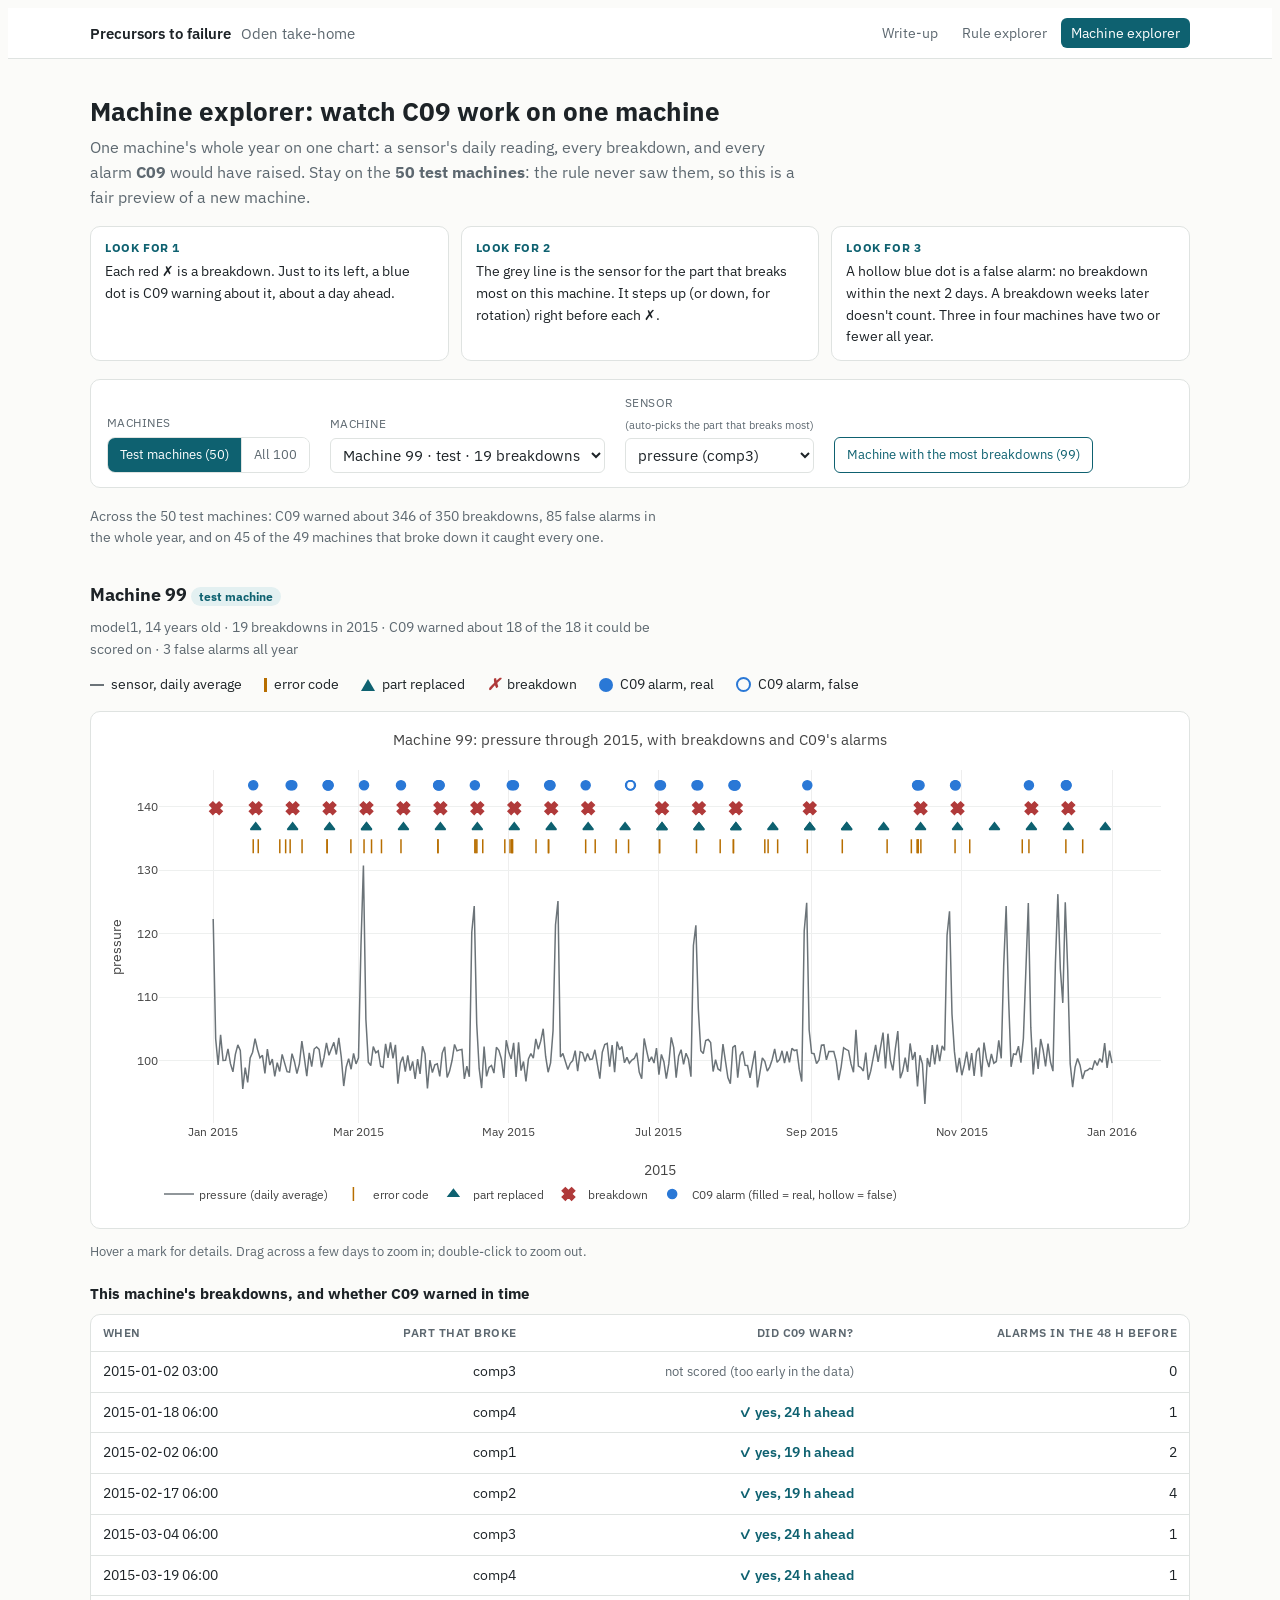
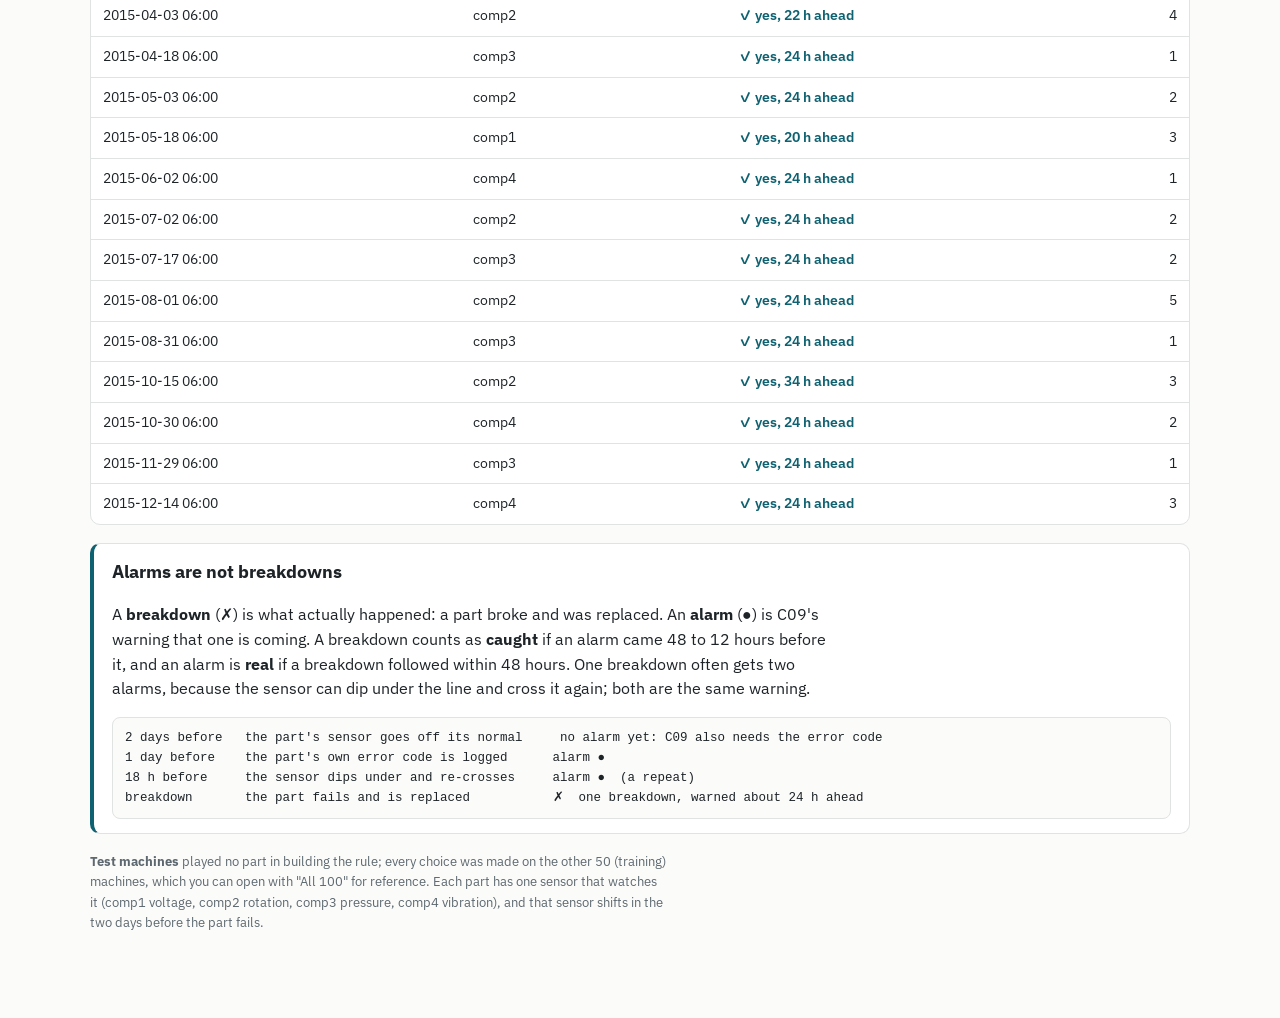
==== docs/machines.html @ 7bf5e419 "Oden Take Home Assessment (Adhvaith Vijay)" ====
<!doctype html>
<html lang="en">
<head>
<meta charset="utf-8">
<meta name="viewport" content="width=device-width, initial-scale=1">
<title>Oden take-home · Machine explorer</title>
<link rel="stylesheet" href="https://fonts.googleapis.com/css2?family=IBM+Plex+Sans:wght@400;600&display=swap">
<link rel="stylesheet" href="site.css">
<script src="https://cdn.plot.ly/plotly-2.35.2.min.js"></script>
<style>
  .seg { display: inline-flex; border: 1px solid var(--line); border-radius: 8px; overflow: hidden; background: #fff; }
  .seg button { border: 0 !important; border-radius: 0 !important; color: var(--muted) !important; padding: 7px 12px; }
  .seg button + button { border-left: 1px solid var(--line) !important; }
  .seg button[aria-pressed="true"] { background: var(--accent) !important; color: #fff !important; }
  .yes { color: var(--accent); font-weight: 600; }
  .no { color: var(--warn); font-weight: 600; }
  .tag { font-size: 12px; padding: 2px 8px; border-radius: 999px; background: var(--accent-soft); color: var(--accent); }
  .tag.dev { background: #eef0ef; color: var(--muted); }
  .steps { display: grid; grid-template-columns: repeat(auto-fit, minmax(220px, 1fr)); gap: 12px; margin: 14px 0; }
  .step { background: var(--panel); border: 1px solid var(--line); border-radius: 10px; padding: 12px 14px; font-size: 14px; }
  .step b { display: block; color: var(--accent); font-size: 12px; letter-spacing: .05em; text-transform: uppercase; margin-bottom: 4px; }
  .key { display: flex; flex-wrap: wrap; gap: 8px 22px; font-size: 13.5px; margin: 8px 0 14px; }
  .key span { display: inline-flex; align-items: center; gap: 7px; }
  .key i { display: inline-block; width: 14px; height: 14px; }
  .k-line { border-top: 2px solid #6b7378; height: 0 !important; }
  .k-err { width: 3px !important; background: #b76e00; }
  .k-rep { width: 0 !important; height: 0 !important; border-left: 7px solid transparent; border-right: 7px solid transparent; border-bottom: 12px solid #0e6170; }
  .k-fail { color: #b03a3a; font-weight: 700; font-size: 16px; width: auto !important; height: auto !important; }
  .k-real { border-radius: 50%; background: #2a78d6; }
  .k-false { border-radius: 50%; border: 2px solid #2a78d6; width: 11px !important; height: 11px !important; }
  .explain { background: var(--panel); border: 1px solid var(--line); border-left: 4px solid var(--accent);
    border-radius: 10px; padding: 14px 18px; margin: 18px 0; }
  .timeline { font-size: 12.5px; line-height: 1.6; background: var(--bg); border-radius: 8px; padding: 10px 12px;
    overflow-x: auto; margin: 8px 0 0; }
  .controls label small { text-transform: none; letter-spacing: 0; font-size: 11px; color: var(--muted); }
</style>
</head>
<body>
<header class="site-nav">
  <div class="site-nav__inner">
    <a class="site-nav__brand" href="index.html">Precursors to failure <span>Oden take-home</span></a>
    <nav>
      <a href="index.html">Write-up</a>
      <a href="rules.html">Rule explorer</a>
      <a href="machines.html" aria-current="page">Machine explorer</a>
    </nav>
  </div>
</header>

<main class="page">
  <h1>Machine explorer: watch C09 work on one machine</h1>
  <p class="lede">One machine's whole year on one chart: a sensor's daily reading, every breakdown, and every alarm
    <b>C09</b> would have raised. Stay on the <b>50 test machines</b>: the rule never saw them, so this is a fair
    preview of a new machine.</p>

  <div class="steps">
    <div class="step"><b>Look for 1</b>Each red ✗ is a breakdown. Just to its left, a blue dot is C09 warning about
      it, about a day ahead.</div>
    <div class="step"><b>Look for 2</b>The grey line is the sensor for the part that breaks most on this machine.
      It steps up (or down, for rotation) right before each ✗.</div>
    <div class="step"><b>Look for 3</b>A hollow blue dot is a false alarm: no breakdown within the next 2 days. A
      breakdown weeks later doesn't count. Three in four machines have two or fewer all year.</div>
  </div>

  <div class="controls">
    <label>Machines
      <span class="seg" role="group" aria-label="Which machines">
        <button type="button" id="mode-hold" aria-pressed="true">Test machines (50)</button>
        <button type="button" id="mode-all" aria-pressed="false">All 100</button>
      </span>
    </label>
    <label>Machine<select id="machine"></select></label>
    <label>Sensor <small>(auto-picks the part that breaks most)</small>
      <select id="signal">
        <option value="volt">voltage (comp1)</option><option value="rotate">rotation (comp2)</option>
        <option value="pressure">pressure (comp3)</option><option value="vibration" selected>vibration (comp4)</option>
      </select>
    </label>
    <button id="busiest" type="button">Machine with the most breakdowns</button>
  </div>
  <p class="summary-line" id="overall"></p>

  <h2 id="machine-title">One machine</h2>
  <p class="summary-line" id="summary"></p>
  <div class="key">
    <span><i class="k-line"></i> sensor, daily average</span>
    <span><i class="k-err"></i> error code</span>
    <span><i class="k-rep"></i> part replaced</span>
    <span><i class="k-fail">✗</i> breakdown</span>
    <span><i class="k-real"></i> C09 alarm, real</span>
    <span><i class="k-false"></i> C09 alarm, false</span>
  </div>
  <div class="chart" id="plot"></div>
  <p class="note">Hover a mark for details. Drag across a few days to zoom in; double-click to zoom out.</p>

  <h3 style="font-size:15px;margin:20px 0 8px">This machine's breakdowns, and whether C09 warned in time</h3>
  <div class="table-wrap"><table class="metrics" id="ftable"></table></div>
  <p class="note" id="table-note"></p>

  <div class="explain">
    <h2 style="margin-top:0">Alarms are not breakdowns</h2>
    <p>A <b>breakdown</b> (✗) is what actually happened: a part broke and was replaced. An <b>alarm</b> (●) is C09's
      warning that one is coming. A breakdown counts as <b>caught</b> if an alarm came 48 to 12 hours before it, and
      an alarm is <b>real</b> if a breakdown followed within 48 hours. One breakdown often gets two alarms, because
      the sensor can dip under the line and cross it again; both are the same warning.</p>
    <pre class="timeline">2 days before   the part's sensor goes off its normal     no alarm yet: C09 also needs the error code
1 day before    the part's own error code is logged      alarm ●
18 h before     the sensor dips under and re-crosses     alarm ●  (a repeat)
breakdown       the part fails and is replaced           ✗  one breakdown, warned about 24 h ahead</pre>
  </div>

  <p class="note"><b>Test machines</b> played no part in building the rule; every choice was made on the other 50
    (training) machines, which you can open with "All 100" for reference. Each part has one sensor that watches it
    (comp1 voltage, comp2 rotation, comp3 pressure, comp4 vibration), and that sensor shifts in the two days before the
    part fails.</p>
</main>

<script>
const $ = id => document.getElementById(id);
const NAMES = { volt: "voltage", rotate: "rotation", pressure: "pressure", vibration: "vibration" };
const SIG = { comp1: "volt", comp2: "rotate", comp3: "pressure", comp4: "vibration" };
const SPLIT = { dev: "training", holdout: "test" };
const R = "C09", BLUE = "#2a78d6";
const FONT = { family: "IBM Plex Sans, sans-serif" };
let D, K, mode = "hold";

const nFail = m => new Set((D.failures[m] || []).map(f => f[0])).size;   // same machine + hour = one event
const toDate = t => new Date(t.replace(" ", "T"));
function alertsPerFailure(m) {
  const ft = [...new Set((D.failures[m] || []).map(f => f[0]))].sort(), out = Object.fromEntries(ft.map(t => [t, 0]));
  for (const [t, real] of K.machines[m].alerts[R]) {
    if (!real) continue;
    const next = ft.find(f => toDate(f) > toDate(t));
    if (next) out[next] += 1;
  }
  return out;
}
const ids = () => Object.keys(K.machines).map(Number).filter(m => mode === "all" || K.machines[m].split === "holdout")
  .sort((a, b) => a - b);

// The sensor for the part that breaks most on this machine (keeps the current one if it has no breakdowns).
function pickSensor(m) {
  const counts = {};
  for (const [, comp] of (D.failures[m] || [])) counts[comp] = (counts[comp] || 0) + 1;
  const top = Object.entries(counts).sort((a, b) => b[1] - a[1])[0];
  if (top) $("signal").value = SIG[top[0]];
}

function fillMachines(keep) {
  const sel = $("machine");
  sel.innerHTML = ids().map(m => `<option value="${m}">Machine ${m} · ${SPLIT[K.machines[m].split]} · ${nFail(m)} breakdowns</option>`).join("");
  const busiest = ids().sort((a, b) => nFail(b) - nFail(a))[0];
  $("busiest").textContent = `Machine with the most breakdowns (${busiest})`;
  $("busiest").onclick = () => { sel.value = busiest; pickSensor(busiest); render(); };
  sel.value = keep && ids().includes(keep) ? keep : busiest;
  pickSensor(+sel.value);
}

function overallLine() {
  const hold = Object.entries(K.machines).filter(([, k]) => k.split === "holdout");
  const evs = hold.flatMap(([, k]) => k.events), caught = evs.filter(e => e.caught[R] !== null).length;
  const al = hold.flatMap(([, k]) => k.alerts[R]), real = al.filter(a => a[1]).length;
  const withF = hold.filter(([, k]) => k.events.length), every = withF.filter(([, k]) => k.events.every(e => e.caught[R] !== null)).length;
  $("overall").textContent = `Across the 50 test machines: C09 warned about ${caught} of ${evs.length} breakdowns, ` +
    `${al.length - real} false alarms in the whole year, and on ${every} of the ${withF.length} machines that broke down it caught every one.`;
}

function render() {
  const m = +$("machine").value;
  const s = $("signal").value, y = D.daily[s][m - 1];
  const errs = D.errors[m] || [], reps = D.replacements[m] || [], fails = D.failures[m] || [];
  const info = D.machines[m], k = K.machines[m];
  const scored = Object.fromEntries(k.events.map(e => [e.time, e]));
  const al = k.alerts[R], falseN = al.filter(a => !a[1]).length;
  const nCaught = k.events.filter(e => e.caught[R] !== null).length;
  $("machine-title").innerHTML = `Machine ${m} <span class="tag ${k.split === "dev" ? "dev" : ""}">${SPLIT[k.split]} machine</span>`;
  $("summary").textContent = `${info.model}, ${info.age} years old · ${nFail(m)} breakdowns in 2015 · C09 warned about ` +
    `${nCaught} of the ${k.events.length} it could be scored on · ${falseN} false alarm${falseN === 1 ? "" : "s"} all year` +
    (k.split === "dev" ? " · training machine: the rule was built on it, so not a fair test" : "");

  const vals = y.filter(v => v !== null), top = Math.max(...vals), low = Math.min(...vals);
  const pad = (top - low) * 0.08 || 1, row = j => top + pad * j;
  const marks = (list, name, j, symbol, color, size, text) => ({
    type: "scatter", mode: "markers", name, x: list.map(e => e[0]), y: list.map(() => row(j)),
    marker: { symbol, size, color, line: { width: 1.5, color } },
    hovertemplate: `%{customdata}<br>%{x}<extra>${name}</extra>`, customdata: text || list.map(e => e[1])
  });
  const apf = alertsPerFailure(m);
  const failText = fails.map(f => {
    const e = scored[f[0]];
    const how = !e ? "not scored (2 January: too early in the data)"
      : e.caught[R] === null ? "C09: missed" : `C09: warned ${e.caught[R]} h ahead`;
    return `${f[1]} broke<br>${how}<br>${apf[f[0]]} C09 alarm(s) in the 48 h before`;
  });
  Plotly.react("plot", [
    { type: "scatter", mode: "lines", name: `${NAMES[s]} (daily average)`, x: D.days, y,
      line: { color: "#6b7378", width: 1.5 }, hovertemplate: "%{x}<br>%{y:.1f}<extra></extra>" },
    marks(errs, "error code", 1, "line-ns", "#b76e00", 10),
    marks(reps, "part replaced", 2, "triangle-up", "#0e6170", 9),
    marks(fails, "breakdown", 3, "x", "#b03a3a", 11, failText),
    { type: "scatter", mode: "markers", name: "C09 alarm (filled = real, hollow = false)", x: al.map(v => v[0]),
      y: al.map(() => row(4.2)),
      marker: { symbol: al.map(v => v[1] ? "circle" : "circle-open"), size: 9, color: BLUE, line: { width: 1.5, color: BLUE } },
      customdata: al.map(v => v[1] ? "real alarm: a breakdown followed within 48 h" : "false alarm: no breakdown within 48 h"),
      hovertemplate: "%{customdata}<br>%{x}<extra>C09</extra>" },
  ], {
    title: { text: `Machine ${m}: ${NAMES[s]} through 2015, with breakdowns and C09's alarms`, font: { size: 15 } },
    height: 500, margin: { l: 60, r: 20, t: 50, b: 50 }, hovermode: "closest",
    yaxis: { title: NAMES[s], range: [low - pad, row(5)], gridcolor: "#eef0ef" }, xaxis: { title: "2015" },
    legend: { orientation: "h", y: -0.16 }, font: FONT, paper_bgcolor: "#fff", plot_bgcolor: "#fff"
  }, { responsive: true, displayModeBar: false });

  $("ftable").innerHTML = `<thead><tr><th>When</th><th>Part that broke</th><th>Did C09 warn?</th><th>Alarms in the 48 h before</th></tr></thead><tbody>` +
    (fails.length ? fails.map(f => {
      const e = scored[f[0]];
      const c = !e ? `<td class="note">not scored (too early in the data)</td>` : e.caught[R] === null ? `<td class="no">✗ missed</td>`
        : `<td class="yes">✓ yes, ${e.caught[R]} h ahead</td>`;
      return `<tr><td>${f[0]}</td><td>${f[1]}</td>${c}<td>${apf[f[0]]}</td></tr>`;
    }).join("") : `<tr><td colspan="4" class="note">No breakdowns on this machine in 2015.</td></tr>`) + "</tbody>";
  const dup = new Set(fails.map(f => f[0])).size < fails.length;
  $("table-note").textContent = dup ? "Two parts breaking at the same hour count as one breakdown, so their alarms show on both rows." : "";
}

function setMode(next) {
  mode = next;
  $("mode-all").setAttribute("aria-pressed", mode === "all");
  $("mode-hold").setAttribute("aria-pressed", mode === "hold");
  fillMachines(+$("machine").value);
  render();
}

Promise.all([fetch("data/machines.json").then(r => r.json()), fetch("data/catches.json").then(r => r.json())])
  .then(([d, k]) => {
    D = d; K = k;
    overallLine();
    $("mode-all").onclick = () => setMode("all");
    $("mode-hold").onclick = () => setMode("hold");
    $("machine").addEventListener("change", () => { pickSensor(+$("machine").value); render(); });
    $("signal").addEventListener("change", render);
    setMode("hold");
  });
</script>
</body>
</html>
---- docs/site.css ----
/* Shared styles for the three pages. Light theme only (the write-up is rendered by nbconvert in light). */
:root {
  --bg: #fbfbf9; --panel: #ffffff; --ink: #1d2327; --muted: #5d6870; --line: #dfe3e1;
  --accent: #0e6170; --accent-soft: #e3f0f1; --warn: #b03a3a; --amber: #b76e00;
  color-scheme: light;
}
body { background: var(--bg); color: var(--ink); }

.site-nav { position: sticky; top: 0; z-index: 50; background: var(--panel); border-bottom: 1px solid var(--line); }
.site-nav__inner { max-width: 1100px; margin: 0 auto; padding: 10px 16px; display: flex; flex-wrap: wrap;
  align-items: center; justify-content: space-between; gap: 8px 24px;
  font-family: "IBM Plex Sans", -apple-system, "Segoe UI", Roboto, sans-serif; }
.site-nav__brand { font-weight: 600; color: var(--ink); text-decoration: none; font-size: 15px; }
.site-nav__brand span { font-weight: 400; color: var(--muted); margin-left: 6px; }
.site-nav nav { display: flex; flex-wrap: wrap; gap: 4px; }
.site-nav nav a { color: var(--muted); text-decoration: none; font-size: 14px; padding: 6px 10px; border-radius: 6px; }
.site-nav nav a:hover { background: var(--accent-soft); color: var(--accent); }
.site-nav nav a[aria-current="page"] { background: var(--accent); color: #fff; }

/* the two tool pages */
.page { max-width: 1100px; margin: 0 auto; padding: 24px 16px 64px;
  font-family: "IBM Plex Sans", -apple-system, "Segoe UI", Roboto, sans-serif; line-height: 1.55; }
.page h1 { font-size: 26px; margin: 8px 0 4px; text-wrap: balance; }
.page h2 { font-size: 18px; margin: 32px 0 8px; }
.page p, .page li { max-width: 72ch; }
.lede { color: var(--muted); margin-top: 0; }
.controls { display: flex; flex-wrap: wrap; gap: 12px 20px; align-items: end; background: var(--panel);
  border: 1px solid var(--line); border-radius: 10px; padding: 14px 16px; margin: 18px 0; }
.controls label { display: flex; flex-direction: column; gap: 4px; font-size: 12px; color: var(--muted);
  text-transform: uppercase; letter-spacing: .04em; }
.controls select, .controls input { font: inherit; font-size: 15px; padding: 6px 8px; border: 1px solid var(--line);
  border-radius: 6px; background: #fff; color: var(--ink); min-width: 120px; }
.controls button { font: inherit; font-size: 13px; padding: 7px 12px; border-radius: 6px; cursor: pointer;
  border: 1px solid var(--accent); background: #fff; color: var(--accent); }
.controls button:hover { background: var(--accent-soft); }
.table-wrap { overflow-x: auto; background: var(--panel); border: 1px solid var(--line); border-radius: 10px; }
table.metrics { border-collapse: collapse; width: 100%; font-variant-numeric: tabular-nums; font-size: 14px; }
table.metrics th, table.metrics td { padding: 9px 12px; text-align: right; border-bottom: 1px solid var(--line); white-space: nowrap; }
table.metrics th:first-child, table.metrics td:first-child { text-align: left; white-space: normal; }
table.metrics thead th { font-size: 12px; color: var(--muted); font-weight: 600; text-transform: uppercase; letter-spacing: .04em; }
table.metrics tbody tr:last-child td { border-bottom: 0; }
.rule-id { font-weight: 600; color: var(--accent); }
.note { font-size: 13px; color: var(--muted); }
.chart { background: var(--panel); border: 1px solid var(--line); border-radius: 10px; padding: 8px; min-width: 0; }
.rules-plain { display: grid; grid-template-columns: repeat(auto-fit, minmax(260px, 1fr)); gap: 12px; }
.rules-plain div { background: var(--panel); border: 1px solid var(--line); border-radius: 10px; padding: 12px 14px; font-size: 14px; }
.rules-plain b { color: var(--accent); }
.summary-line { font-size: 14px; color: var(--muted); margin: 4px 0 12px; font-variant-numeric: tabular-nums; }

/* the write-up (nbconvert's "lab" page): centre it and keep lines readable */
body.jp-Notebook { max-width: 1100px; margin: 0 auto; padding: 0 16px 64px; }
body.jp-Notebook .site-nav { margin: 0 -16px; }

/* plain-language visuals in the write-up: headline numbers, dot grids, the window timeline */
.headline { display: grid; grid-template-columns: repeat(auto-fit, minmax(200px, 1fr)); gap: 16px; margin: 8px 0 4px;
  background: var(--panel); border: 1px solid var(--line); border-radius: 12px; padding: 20px 22px; }
.headline div { display: flex; flex-direction: column; gap: 4px; }
.headline b { font-size: 40px; line-height: 1; color: var(--accent); font-variant-numeric: tabular-nums; }
.headline b.amber { color: var(--amber); }
.headline span { color: var(--muted); font-size: 15px; }
.dots-row { display: grid; grid-template-columns: repeat(auto-fit, minmax(260px, 1fr)); gap: 28px; margin: 8px 0; }
.dots-card { display: flex; flex-direction: column; gap: 10px; }
.dots-card span { color: var(--muted); font-size: 14px; max-width: 40ch; }
.dots { display: grid; grid-template-columns: repeat(10, 1fr); gap: 5px; max-width: 260px; }
.dots i { aspect-ratio: 1; border-radius: 50%; background: var(--accent); display: block; }
.dots i.miss { background: transparent; border: 2px solid var(--warn); }
.dots i.false { background: transparent; border: 2px solid var(--amber); }
.timeline { background: var(--panel); border: 1px solid var(--line); border-radius: 12px; padding: 16px 18px;
  display: flex; flex-direction: column; gap: 8px; margin: 8px 0; }
.timeline .svgbox { overflow-x: auto; }
.timeline svg { min-width: 560px; font-family: "IBM Plex Sans", -apple-system, "Segoe UI", Roboto, sans-serif; font-size: 13px; }

/* impact section: before / after */
.compare { display: grid; grid-template-columns: repeat(auto-fit, minmax(280px, 1fr)); gap: 14px; margin: 8px 0; }
.compare > div { background: var(--panel); border: 1px solid var(--line); border-radius: 12px; padding: 16px 18px;
  display: flex; flex-direction: column; gap: 8px; }
.compare > div.after { border: 2px solid var(--accent); }
.compare h4 { margin: 0 !important; font-size: 13px; letter-spacing: .06em; text-transform: uppercase; color: var(--muted); }
.compare .after h4 { color: var(--accent); }
.compare ul { margin: 0; padding-left: 18px; display: flex; flex-direction: column; gap: 6px; font-size: 15px; }
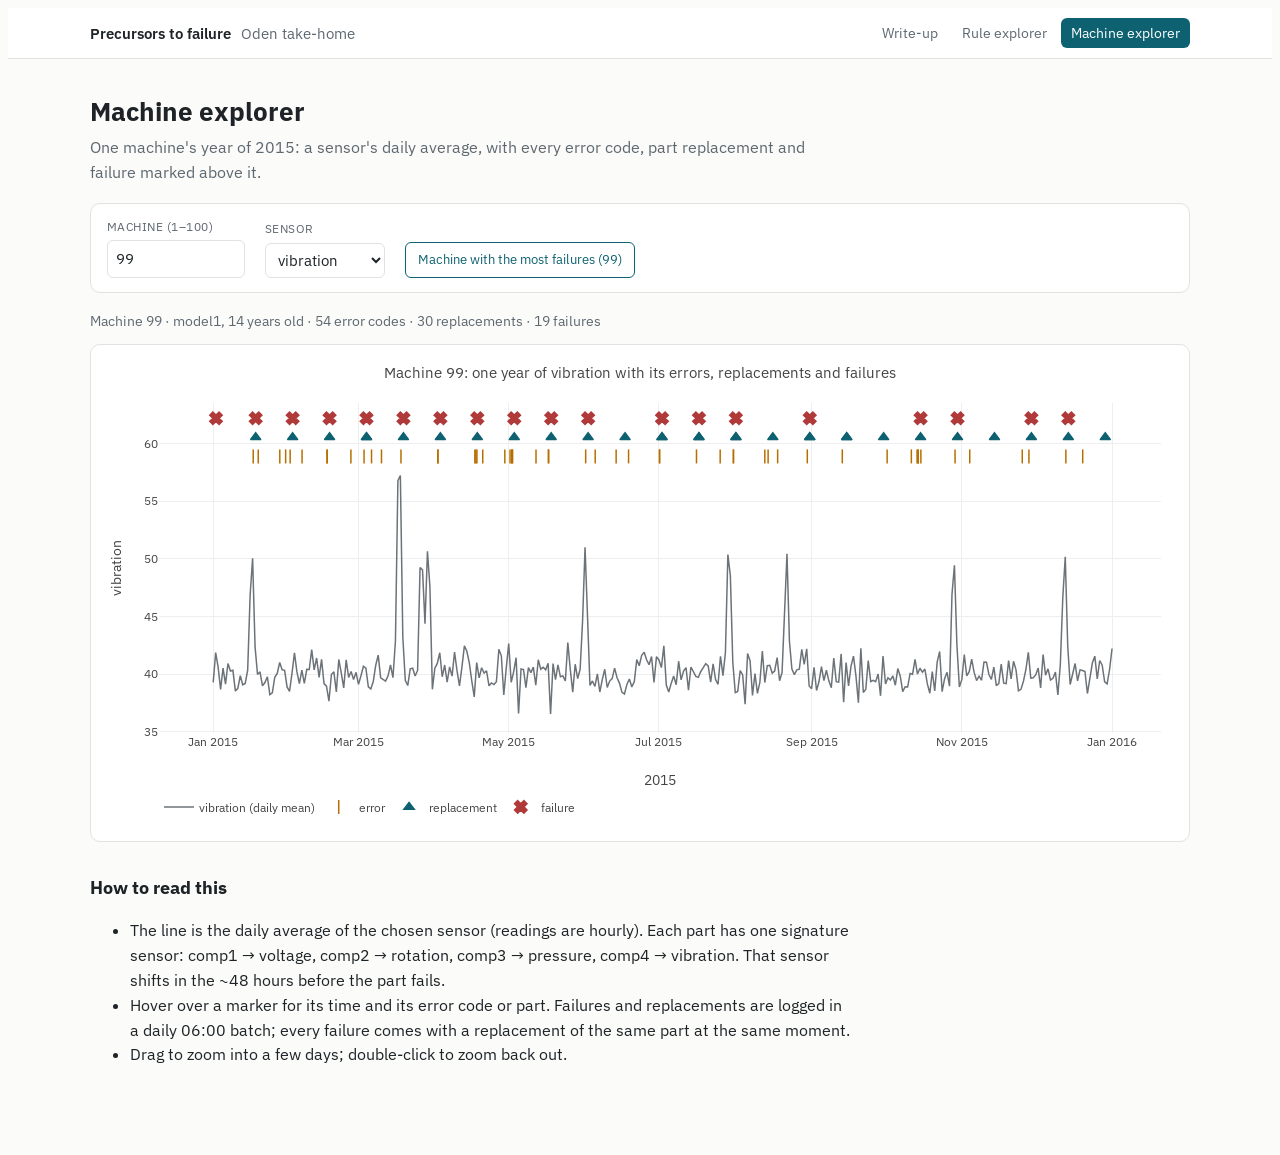
==== commit a670fcc7: "Add project website (write-up, rule explorer, machine explorer); correct the H=12 cost claim" ====
--- a/docs/machines.html
+++ b/docs/machines.html
@@ -7,33 +7,6 @@
 <link rel="stylesheet" href="https://fonts.googleapis.com/css2?family=IBM+Plex+Sans:wght@400;600&display=swap">
 <link rel="stylesheet" href="site.css">
 <script src="https://cdn.plot.ly/plotly-2.35.2.min.js"></script>
-<style>
-  .seg { display: inline-flex; border: 1px solid var(--line); border-radius: 8px; overflow: hidden; background: #fff; }
-  .seg button { border: 0 !important; border-radius: 0 !important; color: var(--muted) !important; padding: 7px 12px; }
-  .seg button + button { border-left: 1px solid var(--line) !important; }
-  .seg button[aria-pressed="true"] { background: var(--accent) !important; color: #fff !important; }
-  .yes { color: var(--accent); font-weight: 600; }
-  .no { color: var(--warn); font-weight: 600; }
-  .tag { font-size: 12px; padding: 2px 8px; border-radius: 999px; background: var(--accent-soft); color: var(--accent); }
-  .tag.dev { background: #eef0ef; color: var(--muted); }
-  .steps { display: grid; grid-template-columns: repeat(auto-fit, minmax(220px, 1fr)); gap: 12px; margin: 14px 0; }
-  .step { background: var(--panel); border: 1px solid var(--line); border-radius: 10px; padding: 12px 14px; font-size: 14px; }
-  .step b { display: block; color: var(--accent); font-size: 12px; letter-spacing: .05em; text-transform: uppercase; margin-bottom: 4px; }
-  .key { display: flex; flex-wrap: wrap; gap: 8px 22px; font-size: 13.5px; margin: 8px 0 14px; }
-  .key span { display: inline-flex; align-items: center; gap: 7px; }
-  .key i { display: inline-block; width: 14px; height: 14px; }
-  .k-line { border-top: 2px solid #6b7378; height: 0 !important; }
-  .k-err { width: 3px !important; background: #b76e00; }
-  .k-rep { width: 0 !important; height: 0 !important; border-left: 7px solid transparent; border-right: 7px solid transparent; border-bottom: 12px solid #0e6170; }
-  .k-fail { color: #b03a3a; font-weight: 700; font-size: 16px; width: auto !important; height: auto !important; }
-  .k-real { border-radius: 50%; background: #2a78d6; }
-  .k-false { border-radius: 50%; border: 2px solid #2a78d6; width: 11px !important; height: 11px !important; }
-  .explain { background: var(--panel); border: 1px solid var(--line); border-left: 4px solid var(--accent);
-    border-radius: 10px; padding: 14px 18px; margin: 18px 0; }
-  .timeline { font-size: 12.5px; line-height: 1.6; background: var(--bg); border-radius: 8px; padding: 10px 12px;
-    overflow-x: auto; margin: 8px 0 0; }
-  .controls label small { text-transform: none; letter-spacing: 0; font-size: 11px; color: var(--muted); }
-</style>
 </head>
 <body>
 <header class="site-nav">
@@ -48,197 +21,80 @@
 </header>
 
 <main class="page">
-  <h1>Machine explorer: watch C09 work on one machine</h1>
-  <p class="lede">One machine's whole year on one chart: a sensor's daily reading, every breakdown, and every alarm
-    <b>C09</b> would have raised. Stay on the <b>50 test machines</b>: the rule never saw them, so this is a fair
-    preview of a new machine.</p>
-
-  <div class="steps">
-    <div class="step"><b>Look for 1</b>Each red ✗ is a breakdown. Just to its left, a blue dot is C09 warning about
-      it, about a day ahead.</div>
-    <div class="step"><b>Look for 2</b>The grey line is the sensor for the part that breaks most on this machine.
-      It steps up (or down, for rotation) right before each ✗.</div>
-    <div class="step"><b>Look for 3</b>A hollow blue dot is a false alarm: no breakdown within the next 2 days. A
-      breakdown weeks later doesn't count. Three in four machines have two or fewer all year.</div>
-  </div>
+  <h1>Machine explorer</h1>
+  <p class="lede">One machine's year of 2015: a sensor's daily average, with every error code, part replacement and
+    failure marked above it.</p>
 
   <div class="controls">
-    <label>Machines
-      <span class="seg" role="group" aria-label="Which machines">
-        <button type="button" id="mode-hold" aria-pressed="true">Test machines (50)</button>
-        <button type="button" id="mode-all" aria-pressed="false">All 100</button>
-      </span>
-    </label>
-    <label>Machine<select id="machine"></select></label>
-    <label>Sensor <small>(auto-picks the part that breaks most)</small>
+    <label>Machine (1–100)<input id="machine" type="number" min="1" max="100" step="1" value="99"></label>
+    <label>Sensor
       <select id="signal">
-        <option value="volt">voltage (comp1)</option><option value="rotate">rotation (comp2)</option>
-        <option value="pressure">pressure (comp3)</option><option value="vibration" selected>vibration (comp4)</option>
+        <option value="volt">voltage</option><option value="rotate">rotation</option>
+        <option value="pressure">pressure</option><option value="vibration" selected>vibration</option>
       </select>
     </label>
-    <button id="busiest" type="button">Machine with the most breakdowns</button>
+    <button id="busiest" type="button">Machine with the most failures</button>
   </div>
-  <p class="summary-line" id="overall"></p>
+  <p class="summary-line" id="summary"></p>
+  <div class="chart" id="plot"></div>
 
-  <h2 id="machine-title">One machine</h2>
-  <p class="summary-line" id="summary"></p>
-  <div class="key">
-    <span><i class="k-line"></i> sensor, daily average</span>
-    <span><i class="k-err"></i> error code</span>
-    <span><i class="k-rep"></i> part replaced</span>
-    <span><i class="k-fail">✗</i> breakdown</span>
-    <span><i class="k-real"></i> C09 alarm, real</span>
-    <span><i class="k-false"></i> C09 alarm, false</span>
-  </div>
-  <div class="chart" id="plot"></div>
-  <p class="note">Hover a mark for details. Drag across a few days to zoom in; double-click to zoom out.</p>
-
-  <h3 style="font-size:15px;margin:20px 0 8px">This machine's breakdowns, and whether C09 warned in time</h3>
-  <div class="table-wrap"><table class="metrics" id="ftable"></table></div>
-  <p class="note" id="table-note"></p>
-
-  <div class="explain">
-    <h2 style="margin-top:0">Alarms are not breakdowns</h2>
-    <p>A <b>breakdown</b> (✗) is what actually happened: a part broke and was replaced. An <b>alarm</b> (●) is C09's
-      warning that one is coming. A breakdown counts as <b>caught</b> if an alarm came 48 to 12 hours before it, and
-      an alarm is <b>real</b> if a breakdown followed within 48 hours. One breakdown often gets two alarms, because
-      the sensor can dip under the line and cross it again; both are the same warning.</p>
-    <pre class="timeline">2 days before   the part's sensor goes off its normal     no alarm yet: C09 also needs the error code
-1 day before    the part's own error code is logged      alarm ●
-18 h before     the sensor dips under and re-crosses     alarm ●  (a repeat)
-breakdown       the part fails and is replaced           ✗  one breakdown, warned about 24 h ahead</pre>
-  </div>
-
-  <p class="note"><b>Test machines</b> played no part in building the rule; every choice was made on the other 50
-    (training) machines, which you can open with "All 100" for reference. Each part has one sensor that watches it
-    (comp1 voltage, comp2 rotation, comp3 pressure, comp4 vibration), and that sensor shifts in the two days before the
-    part fails.</p>
+  <h2>How to read this</h2>
+  <ul>
+    <li>The line is the daily average of the chosen sensor (readings are hourly). Each part has one signature
+      sensor: comp1 → voltage, comp2 → rotation, comp3 → pressure, comp4 → vibration. That sensor shifts in the
+      ~48 hours before the part fails.</li>
+    <li>Hover over a marker for its time and its error code or part. Failures and replacements are logged in a
+      daily 06:00 batch; every failure comes with a replacement of the same part at the same moment.</li>
+    <li>Drag to zoom into a few days; double-click to zoom back out.</li>
+  </ul>
 </main>
 
 <script>
 const $ = id => document.getElementById(id);
 const NAMES = { volt: "voltage", rotate: "rotation", pressure: "pressure", vibration: "vibration" };
-const SIG = { comp1: "volt", comp2: "rotate", comp3: "pressure", comp4: "vibration" };
-const SPLIT = { dev: "training", holdout: "test" };
-const R = "C09", BLUE = "#2a78d6";
-const FONT = { family: "IBM Plex Sans, sans-serif" };
-let D, K, mode = "hold";
+let D;
 
-const nFail = m => new Set((D.failures[m] || []).map(f => f[0])).size;   // same machine + hour = one event
-const toDate = t => new Date(t.replace(" ", "T"));
-function alertsPerFailure(m) {
-  const ft = [...new Set((D.failures[m] || []).map(f => f[0]))].sort(), out = Object.fromEntries(ft.map(t => [t, 0]));
-  for (const [t, real] of K.machines[m].alerts[R]) {
-    if (!real) continue;
-    const next = ft.find(f => toDate(f) > toDate(t));
-    if (next) out[next] += 1;
-  }
-  return out;
-}
-const ids = () => Object.keys(K.machines).map(Number).filter(m => mode === "all" || K.machines[m].split === "holdout")
-  .sort((a, b) => a - b);
+function render() {
+  const m = Math.min(100, Math.max(1, Math.round(+$("machine").value || 1)));
+  $("machine").value = m;
+  const s = $("signal").value, y = D.daily[s][m - 1];
+  const errs = D.errors[m] || [], reps = D.replacements[m] || [], fails = D.failures[m] || [];
+  const info = D.machines[m];
+  $("summary").textContent = `Machine ${m} · ${info.model}, ${info.age} years old · ` +
+    `${errs.length} error codes · ${reps.length} replacements · ${fails.length} failures`;
 
-// The sensor for the part that breaks most on this machine (keeps the current one if it has no breakdowns).
-function pickSensor(m) {
-  const counts = {};
-  for (const [, comp] of (D.failures[m] || [])) counts[comp] = (counts[comp] || 0) + 1;
-  const top = Object.entries(counts).sort((a, b) => b[1] - a[1])[0];
-  if (top) $("signal").value = SIG[top[0]];
+  const top = Math.max(...y.filter(v => v !== null)), low = Math.min(...y.filter(v => v !== null));
+  const pad = (top - low) * 0.08 || 1;
+  const row = k => top + pad * k;
+  const marks = (list, name, k, symbol, color, size) => ({
+    type: "scatter", mode: "markers", name, x: list.map(e => e[0]), y: list.map(() => row(k)),
+    marker: { symbol, size, color, line: { width: 1.5, color } },
+    hovertemplate: `${name}: %{customdata}<br>%{x}<extra></extra>`, customdata: list.map(e => e[1])
+  });
+  Plotly.react("plot", [
+    { type: "scatter", mode: "lines", name: `${NAMES[s]} (daily mean)`, x: D.days, y,
+      line: { color: "#6b7378", width: 1.5 }, hovertemplate: "%{x}<br>%{y:.1f}<extra></extra>" },
+    marks(errs, "error", 1, "line-ns", "#b76e00", 10),
+    marks(reps, "replacement", 2, "triangle-up", "#0e6170", 9),
+    marks(fails, "failure", 3, "x", "#b03a3a", 11),
+  ], {
+    title: { text: `Machine ${m}: one year of ${NAMES[s]} with its errors, replacements and failures`, font: { size: 15 } },
+    height: 480, margin: { l: 60, r: 20, t: 50, b: 50 }, hovermode: "closest",
+    yaxis: { title: NAMES[s], range: [low - pad, row(3.8)] }, xaxis: { title: "2015" },
+    legend: { orientation: "h", y: -0.18 },
+    font: { family: "IBM Plex Sans, sans-serif" }, paper_bgcolor: "#fff", plot_bgcolor: "#fff"
+  }, { responsive: true, displayModeBar: false });
 }
 
-function fillMachines(keep) {
-  const sel = $("machine");
-  sel.innerHTML = ids().map(m => `<option value="${m}">Machine ${m} · ${SPLIT[K.machines[m].split]} · ${nFail(m)} breakdowns</option>`).join("");
-  const busiest = ids().sort((a, b) => nFail(b) - nFail(a))[0];
-  $("busiest").textContent = `Machine with the most breakdowns (${busiest})`;
-  $("busiest").onclick = () => { sel.value = busiest; pickSensor(busiest); render(); };
-  sel.value = keep && ids().includes(keep) ? keep : busiest;
-  pickSensor(+sel.value);
-}
-
-function overallLine() {
-  const hold = Object.entries(K.machines).filter(([, k]) => k.split === "holdout");
-  const evs = hold.flatMap(([, k]) => k.events), caught = evs.filter(e => e.caught[R] !== null).length;
-  const al = hold.flatMap(([, k]) => k.alerts[R]), real = al.filter(a => a[1]).length;
-  const withF = hold.filter(([, k]) => k.events.length), every = withF.filter(([, k]) => k.events.every(e => e.caught[R] !== null)).length;
-  $("overall").textContent = `Across the 50 test machines: C09 warned about ${caught} of ${evs.length} breakdowns, ` +
-    `${al.length - real} false alarms in the whole year, and on ${every} of the ${withF.length} machines that broke down it caught every one.`;
-}
-
-function render() {
-  const m = +$("machine").value;
-  const s = $("signal").value, y = D.daily[s][m - 1];
-  const errs = D.errors[m] || [], reps = D.replacements[m] || [], fails = D.failures[m] || [];
-  const info = D.machines[m], k = K.machines[m];
-  const scored = Object.fromEntries(k.events.map(e => [e.time, e]));
-  const al = k.alerts[R], falseN = al.filter(a => !a[1]).length;
-  const nCaught = k.events.filter(e => e.caught[R] !== null).length;
-  $("machine-title").innerHTML = `Machine ${m} <span class="tag ${k.split === "dev" ? "dev" : ""}">${SPLIT[k.split]} machine</span>`;
-  $("summary").textContent = `${info.model}, ${info.age} years old · ${nFail(m)} breakdowns in 2015 · C09 warned about ` +
-    `${nCaught} of the ${k.events.length} it could be scored on · ${falseN} false alarm${falseN === 1 ? "" : "s"} all year` +
-    (k.split === "dev" ? " · training machine: the rule was built on it, so not a fair test" : "");
-
-  const vals = y.filter(v => v !== null), top = Math.max(...vals), low = Math.min(...vals);
-  const pad = (top - low) * 0.08 || 1, row = j => top + pad * j;
-  const marks = (list, name, j, symbol, color, size, text) => ({
-    type: "scatter", mode: "markers", name, x: list.map(e => e[0]), y: list.map(() => row(j)),
-    marker: { symbol, size, color, line: { width: 1.5, color } },
-    hovertemplate: `%{customdata}<br>%{x}<extra>${name}</extra>`, customdata: text || list.map(e => e[1])
-  });
-  const apf = alertsPerFailure(m);
-  const failText = fails.map(f => {
-    const e = scored[f[0]];
-    const how = !e ? "not scored (2 January: too early in the data)"
-      : e.caught[R] === null ? "C09: missed" : `C09: warned ${e.caught[R]} h ahead`;
-    return `${f[1]} broke<br>${how}<br>${apf[f[0]]} C09 alarm(s) in the 48 h before`;
-  });
-  Plotly.react("plot", [
-    { type: "scatter", mode: "lines", name: `${NAMES[s]} (daily average)`, x: D.days, y,
-      line: { color: "#6b7378", width: 1.5 }, hovertemplate: "%{x}<br>%{y:.1f}<extra></extra>" },
-    marks(errs, "error code", 1, "line-ns", "#b76e00", 10),
-    marks(reps, "part replaced", 2, "triangle-up", "#0e6170", 9),
-    marks(fails, "breakdown", 3, "x", "#b03a3a", 11, failText),
-    { type: "scatter", mode: "markers", name: "C09 alarm (filled = real, hollow = false)", x: al.map(v => v[0]),
-      y: al.map(() => row(4.2)),
-      marker: { symbol: al.map(v => v[1] ? "circle" : "circle-open"), size: 9, color: BLUE, line: { width: 1.5, color: BLUE } },
-      customdata: al.map(v => v[1] ? "real alarm: a breakdown followed within 48 h" : "false alarm: no breakdown within 48 h"),
-      hovertemplate: "%{customdata}<br>%{x}<extra>C09</extra>" },
-  ], {
-    title: { text: `Machine ${m}: ${NAMES[s]} through 2015, with breakdowns and C09's alarms`, font: { size: 15 } },
-    height: 500, margin: { l: 60, r: 20, t: 50, b: 50 }, hovermode: "closest",
-    yaxis: { title: NAMES[s], range: [low - pad, row(5)], gridcolor: "#eef0ef" }, xaxis: { title: "2015" },
-    legend: { orientation: "h", y: -0.16 }, font: FONT, paper_bgcolor: "#fff", plot_bgcolor: "#fff"
-  }, { responsive: true, displayModeBar: false });
-
-  $("ftable").innerHTML = `<thead><tr><th>When</th><th>Part that broke</th><th>Did C09 warn?</th><th>Alarms in the 48 h before</th></tr></thead><tbody>` +
-    (fails.length ? fails.map(f => {
-      const e = scored[f[0]];
-      const c = !e ? `<td class="note">not scored (too early in the data)</td>` : e.caught[R] === null ? `<td class="no">✗ missed</td>`
-        : `<td class="yes">✓ yes, ${e.caught[R]} h ahead</td>`;
-      return `<tr><td>${f[0]}</td><td>${f[1]}</td>${c}<td>${apf[f[0]]}</td></tr>`;
-    }).join("") : `<tr><td colspan="4" class="note">No breakdowns on this machine in 2015.</td></tr>`) + "</tbody>";
-  const dup = new Set(fails.map(f => f[0])).size < fails.length;
-  $("table-note").textContent = dup ? "Two parts breaking at the same hour count as one breakdown, so their alarms show on both rows." : "";
-}
-
-function setMode(next) {
-  mode = next;
-  $("mode-all").setAttribute("aria-pressed", mode === "all");
-  $("mode-hold").setAttribute("aria-pressed", mode === "hold");
-  fillMachines(+$("machine").value);
+fetch("data/machines.json").then(r => r.json()).then(d => {
+  D = d;
+  const busiest = Object.entries(D.failures).sort((a, b) => b[1].length - a[1].length)[0][0];
+  $("machine").value = busiest;
+  $("busiest").onclick = () => { $("machine").value = busiest; render(); };
+  $("busiest").textContent = `Machine with the most failures (${busiest})`;
+  ["machine", "signal"].forEach(id => $(id).addEventListener("change", render));
   render();
-}
-
-Promise.all([fetch("data/machines.json").then(r => r.json()), fetch("data/catches.json").then(r => r.json())])
-  .then(([d, k]) => {
-    D = d; K = k;
-    overallLine();
-    $("mode-all").onclick = () => setMode("all");
-    $("mode-hold").onclick = () => setMode("hold");
-    $("machine").addEventListener("change", () => { pickSensor(+$("machine").value); render(); });
-    $("signal").addEventListener("change", render);
-    setMode("hold");
-  });
+});
 </script>
 </body>
 </html>
--- a/docs/site.css
+++ b/docs/site.css
@@ -50,31 +50,3 @@
 /* the write-up (nbconvert's "lab" page): centre it and keep lines readable */
 body.jp-Notebook { max-width: 1100px; margin: 0 auto; padding: 0 16px 64px; }
 body.jp-Notebook .site-nav { margin: 0 -16px; }
-
-/* plain-language visuals in the write-up: headline numbers, dot grids, the window timeline */
-.headline { display: grid; grid-template-columns: repeat(auto-fit, minmax(200px, 1fr)); gap: 16px; margin: 8px 0 4px;
-  background: var(--panel); border: 1px solid var(--line); border-radius: 12px; padding: 20px 22px; }
-.headline div { display: flex; flex-direction: column; gap: 4px; }
-.headline b { font-size: 40px; line-height: 1; color: var(--accent); font-variant-numeric: tabular-nums; }
-.headline b.amber { color: var(--amber); }
-.headline span { color: var(--muted); font-size: 15px; }
-.dots-row { display: grid; grid-template-columns: repeat(auto-fit, minmax(260px, 1fr)); gap: 28px; margin: 8px 0; }
-.dots-card { display: flex; flex-direction: column; gap: 10px; }
-.dots-card span { color: var(--muted); font-size: 14px; max-width: 40ch; }
-.dots { display: grid; grid-template-columns: repeat(10, 1fr); gap: 5px; max-width: 260px; }
-.dots i { aspect-ratio: 1; border-radius: 50%; background: var(--accent); display: block; }
-.dots i.miss { background: transparent; border: 2px solid var(--warn); }
-.dots i.false { background: transparent; border: 2px solid var(--amber); }
-.timeline { background: var(--panel); border: 1px solid var(--line); border-radius: 12px; padding: 16px 18px;
-  display: flex; flex-direction: column; gap: 8px; margin: 8px 0; }
-.timeline .svgbox { overflow-x: auto; }
-.timeline svg { min-width: 560px; font-family: "IBM Plex Sans", -apple-system, "Segoe UI", Roboto, sans-serif; font-size: 13px; }
-
-/* impact section: before / after */
-.compare { display: grid; grid-template-columns: repeat(auto-fit, minmax(280px, 1fr)); gap: 14px; margin: 8px 0; }
-.compare > div { background: var(--panel); border: 1px solid var(--line); border-radius: 12px; padding: 16px 18px;
-  display: flex; flex-direction: column; gap: 8px; }
-.compare > div.after { border: 2px solid var(--accent); }
-.compare h4 { margin: 0 !important; font-size: 13px; letter-spacing: .06em; text-transform: uppercase; color: var(--muted); }
-.compare .after h4 { color: var(--accent); }
-.compare ul { margin: 0; padding-left: 18px; display: flex; flex-direction: column; gap: 6px; font-size: 15px; }
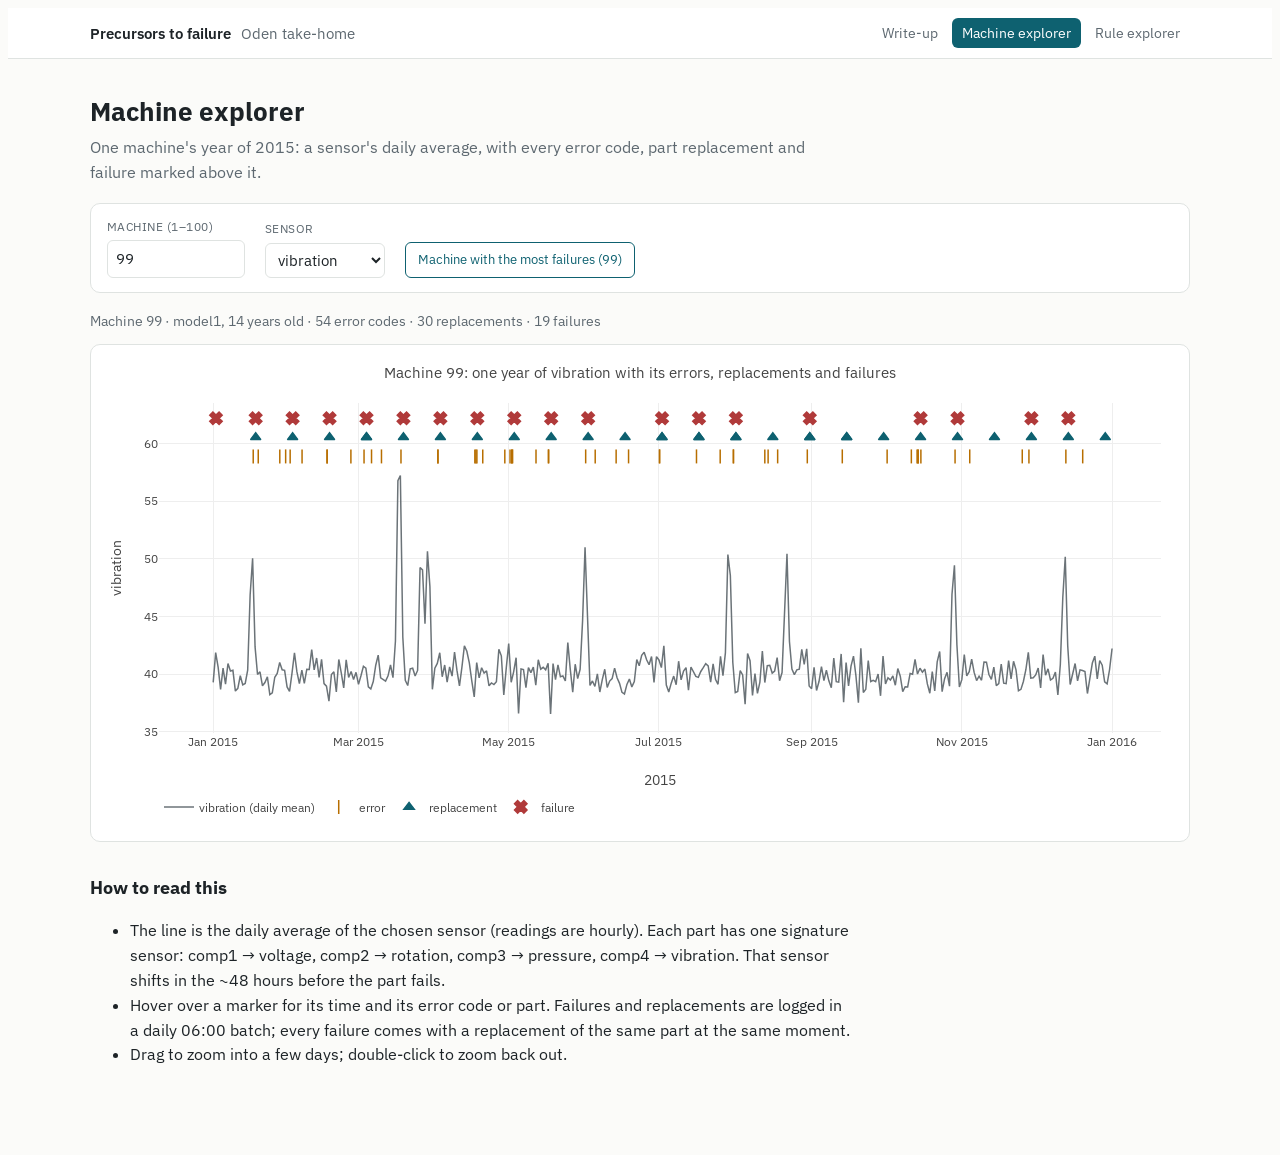
==== commit 9fad4348: "Website: Machine explorer tab before Rule explorer" ====
--- a/docs/machines.html
+++ b/docs/machines.html
@@ -14,8 +14,8 @@
     <a class="site-nav__brand" href="index.html">Precursors to failure <span>Oden take-home</span></a>
     <nav>
       <a href="index.html">Write-up</a>
+      <a href="machines.html" aria-current="page">Machine explorer</a>
       <a href="rules.html">Rule explorer</a>
-      <a href="machines.html" aria-current="page">Machine explorer</a>
     </nav>
   </div>
 </header>
